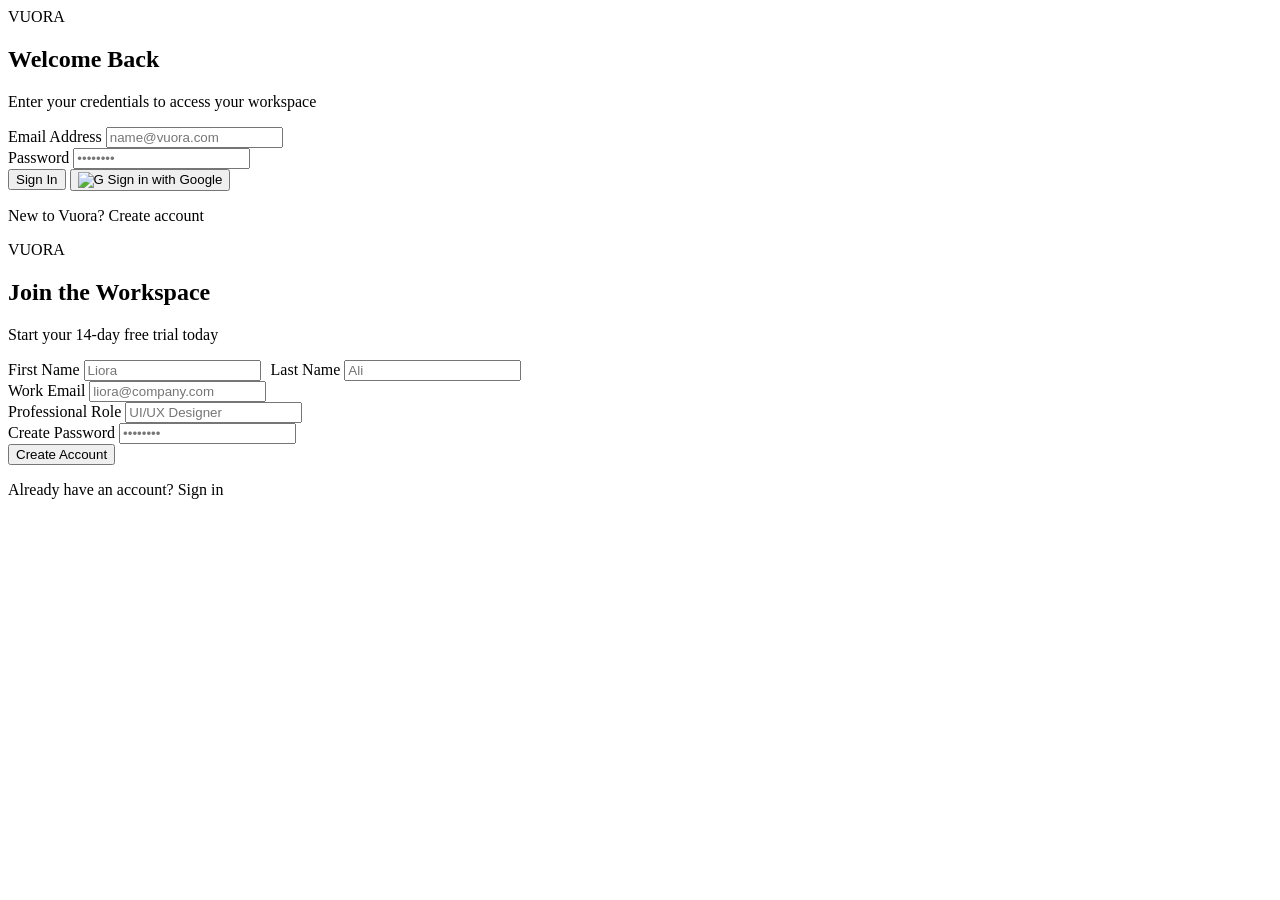
==== index.html @ a20e9c4c "Rename Vuora_login.html to index.html" ====
<!DOCTYPE html>
<html lang="en">
<head>
    <meta charset="UTF-8">
    <meta name="viewport" content="width=device-width, initial-scale=1.0">
    <title>Vuora | Authenticate</title>
    <link rel="stylesheet" href="css/Vuora.css">
    <link rel="stylesheet" href="css/Login.css">
    
    <script>
        (function() {
            if (localStorage.getItem('theme') === 'dark') {
                document.documentElement.setAttribute('data-theme', 'dark');
            }
        })();
    </script>
</head>
<body>

    <div class="login-container fade-in" id="authContainer">
        <div id="signInForm">
            <div class="login-card">
                <div class="logo">VUORA</div>
                <h2>Welcome Back</h2>
                <p class="subtitle">Enter your credentials to access your workspace</p>

                <div class="input-group">
                    <label>Email Address</label>
                    <input type="email" id="loginEmail" placeholder="name@vuora.com">
                </div>
                <div class="input-group">
                    <label>Password</label>
                    <input type="password" id="loginPass" placeholder="••••••••">
                </div>

                <button class="primary-btn" onclick="goToDashboard()">Sign In</button>

                <button class="google-btn">
                    <img src="https://www.gstatic.com/images/branding/product/1x/gsa_512dp.png" width="16" alt="G">
                    Sign in with Google
                </button>
            </div>
            <p class="footer-text">New to Vuora? <span onclick="toggleAuth(true)">Create account</span></p>
        </div>

        <div id="signUpForm" class="hidden">
            <div class="login-card">
                <div class="logo">VUORA</div>
                <h2>Join the Workspace</h2>
                <p class="subtitle">Start your 14-day free trial today</p>

                <div style="display: flex; gap: 10px;">
                    <div class="input-group">
                        <label>First Name</label>
                        <input type="text" placeholder="Liora">
                    </div>
                    <div class="input-group">
                        <label>Last Name</label>
                        <input type="text" placeholder="Ali">
                    </div>
                </div>
                <div class="input-group">
                    <label>Work Email</label>
                    <input type="email" placeholder="liora@company.com">
                </div>
                <div class="input-group">
                    <label>Professional Role</label>
                    <input type="text" placeholder="UI/UX Designer">
                </div>
                <div class="input-group">
                    <label>Create Password</label>
                    <input type="password" placeholder="••••••••">
                </div>

                <button class="primary-btn" onclick="goToDashboard()">Create Account</button>
            </div>
            <p class="footer-text">Already have an account? <span onclick="toggleAuth(false)">Sign in</span></p>
        </div>
    </div>

    <script>
        function toggleAuth(isSignUp) {
            const container = document.getElementById('authContainer');
            const signIn = document.getElementById('signInForm');
            const signUp = document.getElementById('signUpForm');
            container.style.opacity = '0';
            setTimeout(() => {
                if (isSignUp) {
                    signIn.classList.add('hidden');
                    signUp.classList.remove('hidden');
                } else {
                    signUp.classList.add('hidden');
                    signIn.classList.remove('hidden');
                }
                container.style.opacity = '1';
            }, 300);
        }

        function goToDashboard() {
            window.location.href = "Vuora_Dashboard.html";
        }
    </script>
</body>
</html>
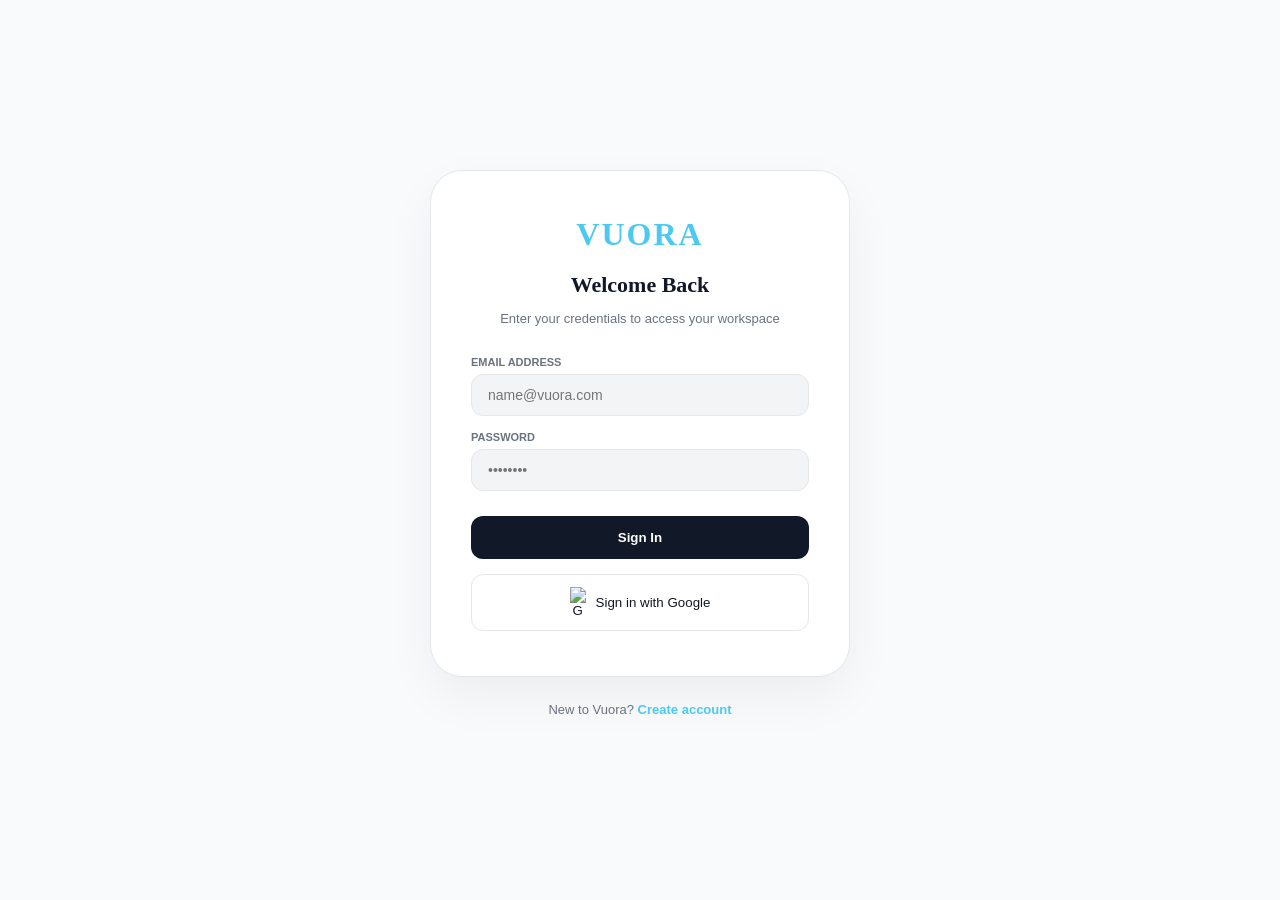
==== commit 5e53ef4a: "Fix HTML encoding issues in index.html" ====
--- a/index.html
+++ b/index.html
@@ -5,7 +5,7 @@
     <meta name="viewport" content="width=device-width, initial-scale=1.0">
     <title>Vuora | Authenticate</title>
     <link rel="stylesheet" href="css/Vuora.css">
-    <link rel="stylesheet" href="css/Login.css">
+    <link rel="stylesheet" href="Login.css">
     
     <script>
         (function() {
--- a/Login.css
+++ b/Login.css
@@ -0,0 +1,137 @@
+/* --- Login Page Styles (Strictly Original) --- */
+
+:root {
+    --bg-color: #F9FAFB; 
+    --card-bg: #FFFFFF; 
+    --text-main: #111827;
+    --text-sub: #6B7280; 
+    --accent: #4cc9f0; 
+    --input-bg: #F3F4F6; 
+    --border: #E5E7EB;
+}
+
+[data-theme="dark"] {
+    --bg-color: #0b0f19; 
+    --card-bg: #111827; 
+    --text-main: #F9FAFB;
+    --text-sub: #9CA3AF; 
+    --input-bg: #1f2937; 
+    --border: #374151;
+}
+
+body {
+    margin: 0; 
+    font-family: 'Inter', sans-serif; 
+    background-color: var(--bg-color) !important; /* ضمان اللون الأصلي */
+    display: flex; 
+    align-items: center; 
+    justify-content: center;
+    height: 100vh; 
+    color: var(--text-main); 
+    transition: 0.3s; 
+    overflow: hidden;
+}
+
+.login-container { width: 100%; max-width: 420px; padding: 20px; transition: 0.5s ease; }
+
+/* تأثير التلاشي عند التبديل */
+.fade-in { animation: fadeIn 0.5s forwards; }
+@keyframes fadeIn { 
+    from { opacity: 0; transform: translateY(10px); } 
+    to { opacity: 1; transform: translateY(0); } 
+}
+
+.login-card {
+    background: var(--card-bg); 
+    padding: 45px 40px; 
+    border-radius: 32px;
+    border: 1px solid var(--border); 
+    box-shadow: 0 20px 50px rgba(0,0,0,0.05);
+    text-align: center;
+}
+
+.logo { 
+    font-family: 'Playfair Display', serif; 
+    font-size: 32px; 
+    font-weight: 700; 
+    color: var(--accent); 
+    margin-bottom: 10px; 
+    letter-spacing: 2px; 
+}
+
+h2 { font-family: 'Playfair Display', serif; font-size: 22px; margin-bottom: 8px; }
+.subtitle { font-size: 13px; color: var(--text-sub); margin-bottom: 30px; }
+
+.input-group { text-align: left; margin-bottom: 15px; }
+.input-group label { 
+    display: block; 
+    font-size: 11px; 
+    font-weight: 600; 
+    margin-bottom: 6px; 
+    color: var(--text-sub); 
+    text-transform: uppercase; 
+}
+
+.input-group input {
+    width: 100%; 
+    padding: 12px 16px; 
+    border-radius: 12px; 
+    border: 1px solid var(--border);
+    background: var(--input-bg); 
+    color: var(--text-main); 
+    font-size: 14px; 
+    outline: none; 
+    box-sizing: border-box; 
+    transition: 0.3s;
+}
+
+/* لون النص عند التركيز لضمان الوضوح */
+.input-group input:focus { 
+    border-color: var(--accent); 
+    box-shadow: 0 0 0 4px rgba(76, 201, 240, 0.1); 
+    background: var(--card-bg);
+}
+
+/* زر Sign In - لون غامق وواضح */
+.primary-btn {
+    width: 100%; 
+    padding: 14px; 
+    background: #111827; /* اللون الأسود الأصلي */
+    color: #FFFFFF; 
+    border: none; 
+    border-radius: 12px; 
+    font-weight: 600; 
+    cursor: pointer; 
+    margin-top: 10px; 
+    transition: 0.3s;
+}
+
+[data-theme="dark"] .primary-btn {
+    background: #F9FAFB;
+    color: #111827;
+}
+
+.primary-btn:hover { transform: translateY(-2px); box-shadow: 0 5px 15px rgba(0,0,0,0.1); }
+
+/* زر جوجل */
+.google-btn {
+    width: 100%; 
+    padding: 12px; 
+    background: transparent; 
+    color: var(--text-main);
+    border: 1px solid var(--border); 
+    border-radius: 12px; 
+    font-weight: 500;
+    margin-top: 15px; 
+    cursor: pointer; 
+    display: flex; 
+    align-items: center; 
+    justify-content: center; 
+    gap: 10px; 
+    transition: 0.3s;
+}
+
+.footer-text { margin-top: 25px; font-size: 13px; color: var(--text-sub); text-align: center; }
+.footer-text span { color: var(--accent); cursor: pointer; font-weight: 600; }
+
+.hidden { display: none; }
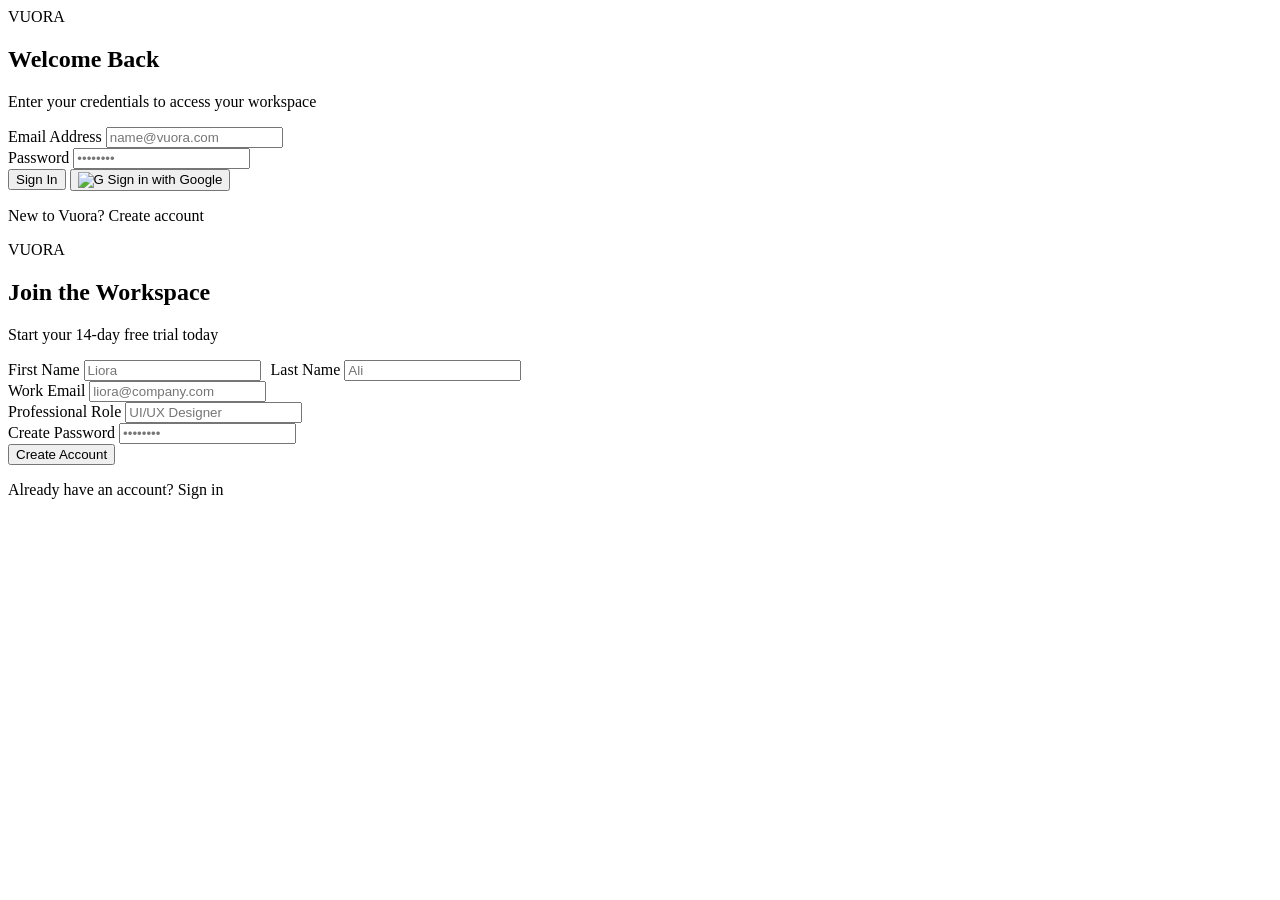
==== commit ee91ccc0: "Fix stylesheet link for Login.css Updated the file to correct the stylesheet link for Login.css." ====
--- a/index.html
+++ b/index.html
@@ -5,7 +5,7 @@
     <meta name="viewport" content="width=device-width, initial-scale=1.0">
     <title>Vuora | Authenticate</title>
     <link rel="stylesheet" href="css/Vuora.css">
-    <link rel="stylesheet" href="Login.css">
+    <link rel="stylesheet" href="css/Login.css">
     
     <script>
         (function() {
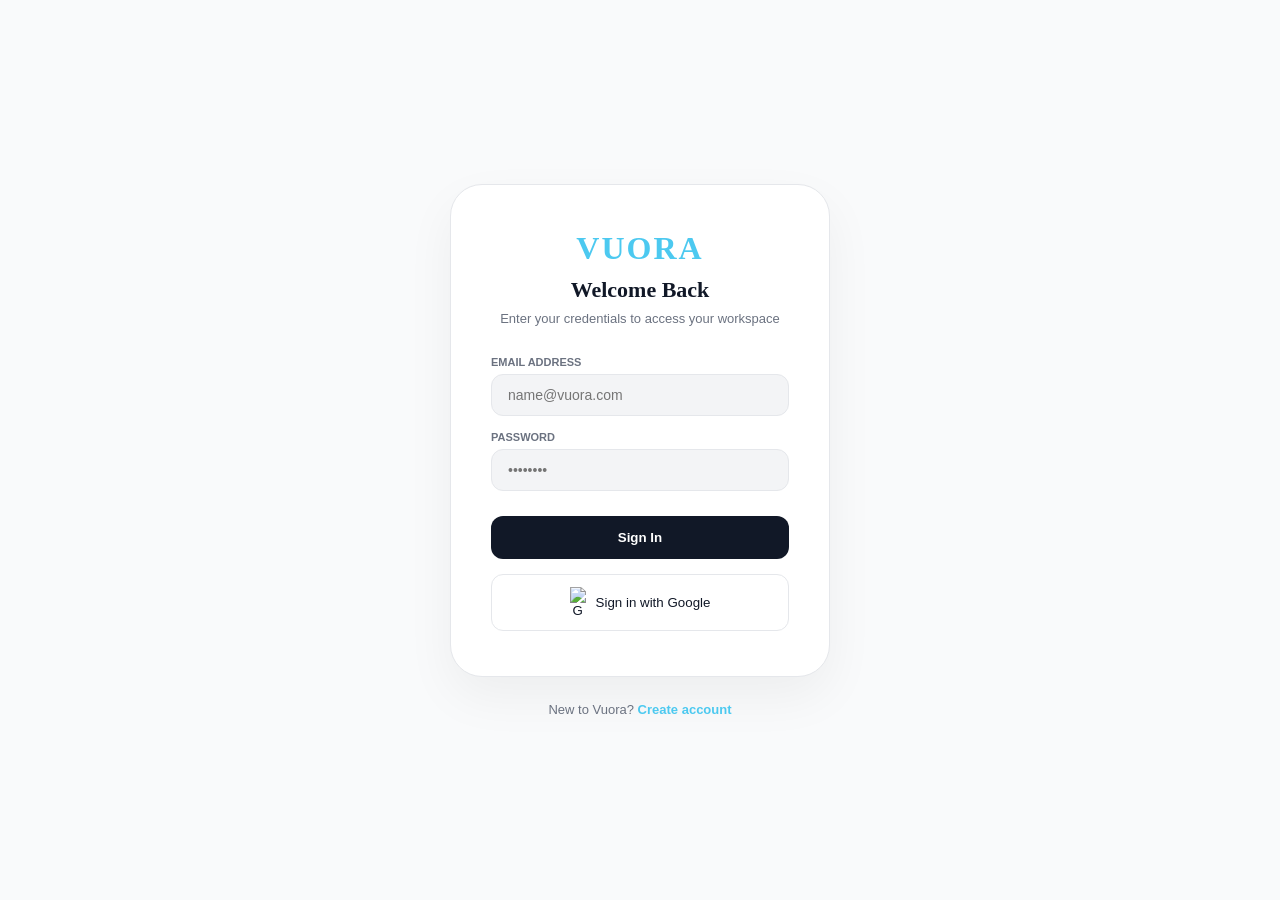
==== commit fee7b94e: "Fix HTML encoding issues in index.html" ====
--- a/index.html
+++ b/index.html
@@ -4,8 +4,8 @@
     <meta charset="UTF-8">
     <meta name="viewport" content="width=device-width, initial-scale=1.0">
     <title>Vuora | Authenticate</title>
-    <link rel="stylesheet" href="css/Vuora.css">
-    <link rel="stylesheet" href="css/Login.css">
+    <link rel="stylesheet" href="Vuora.css">
+    <link rel="stylesheet" href="Login.css">
     
     <script>
         (function() {
--- a/Vuora.css
+++ b/Vuora.css
@@ -0,0 +1,116 @@
+/* Project: Vuora Dashboard (Global Styles)
+    Author: Leora
+*/
+
+/* 1. Design System Variables */
+:root {
+    --bg-main: #F9FAFB;
+    --sidebar-color: #FFFFFF;
+    --accent: #4cc9f0;
+    --text-dark: #111827;
+    --text-light: #6B7280;
+    --card-border: #E5E7EB;
+    --card-bg: #FFFFFF;
+    --danger: #EF4444;
+    --success: #10B981;
+    --input-bg: #FAFAFA;
+    --btn-secondary: #f3f4f6;
+    --save-btn-bg: #111827;
+    --save-btn-text: #FFFFFF;
+    --card-border-radius: 24px;
+}
+
+/* 2. Dark Theme Overrides */
+[data-theme="dark"] {
+    --bg-main: #0b0f19;
+    --sidebar-color: #111827;
+    --text-dark: #f9fafb;
+    --text-light: #9ca3af;
+    --card-border: #374151;
+    --card-bg: #1f2937;
+    --input-bg: #111827;
+    --btn-secondary: #374151;
+    --save-btn-bg: #FFFFFF;
+    --save-btn-text: #111827;
+}
+
+/* 3. Base Elements */
+* {
+    margin: 0;
+    padding: 0;
+    box-sizing: border-box;
+}
+
+body { 
+    font-family: 'Inter', sans-serif; 
+    background-color: var(--bg-main); 
+    display: flex; 
+    color: var(--text-dark); 
+    transition: background-color 0.3s ease, color 0.3s ease;
+    min-height: 100vh;
+}
+
+/* 4. Sidebar Navigation */
+.sidebar { 
+    width: 260px; 
+    height: 100vh; 
+    background: var(--sidebar-color); 
+    border-right: 1px solid var(--card-border); 
+    position: fixed; 
+    padding: 40px 20px; 
+    z-index: 100;
+}
+
+.sidebar-logo { 
+    font-family: 'Playfair Display', serif; 
+    font-size: 28px; 
+    color: var(--accent); 
+    margin-bottom: 40px; 
+    padding-left: 20px; 
+    letter-spacing: 1px;
+}
+
+.menu-item { 
+    display: block; 
+    padding: 15px 20px; 
+    color: var(--text-light); 
+    text-decoration: none; 
+    border-radius: 12px; 
+    margin-bottom: 10px; 
+    transition: all 0.3s ease; 
+    font-weight: 500;
+}
+
+.menu-item:hover, .menu-item.active {
+    background: rgba(76, 201, 240, 0.1);
+    color: var(--accent);
+}
+
+/* 5. Main Content Area */
+.main-content {
+    flex: 1;
+    margin-left: 260px;
+    padding: 40px;
+    min-height: 100vh;
+}
+
+/* 6. Helper Classes (للتنظيف ومنع التكرار) */
+.text-success { color: var(--success); }
+.text-danger { color: var(--danger); }
+.text-muted { color: var(--text-light); }
+
+.save-btn {
+    background-color: var(--save-btn-bg);
+    color: var(--save-btn-text);
+    padding: 12px 24px;
+    border: none;
+    border-radius: 10px;
+    cursor: pointer;
+    font-weight: 600;
+    transition: all 0.3s ease;
+}
+
+.save-btn:hover {
+    opacity: 0.9;
+    transform: translateY(-2px);
+}
--- a/Login.css
+++ b/Login.css
@@ -0,0 +1,137 @@
+/* --- Login Page Styles (Strictly Original) --- */
+
+:root {
+    --bg-color: #F9FAFB; 
+    --card-bg: #FFFFFF; 
+    --text-main: #111827;
+    --text-sub: #6B7280; 
+    --accent: #4cc9f0; 
+    --input-bg: #F3F4F6; 
+    --border: #E5E7EB;
+}
+
+[data-theme="dark"] {
+    --bg-color: #0b0f19; 
+    --card-bg: #111827; 
+    --text-main: #F9FAFB;
+    --text-sub: #9CA3AF; 
+    --input-bg: #1f2937; 
+    --border: #374151;
+}
+
+body {
+    margin: 0; 
+    font-family: 'Inter', sans-serif; 
+    background-color: var(--bg-color) !important; /* ضمان اللون الأصلي */
+    display: flex; 
+    align-items: center; 
+    justify-content: center;
+    height: 100vh; 
+    color: var(--text-main); 
+    transition: 0.3s; 
+    overflow: hidden;
+}
+
+.login-container { width: 100%; max-width: 420px; padding: 20px; transition: 0.5s ease; }
+
+/* تأثير التلاشي عند التبديل */
+.fade-in { animation: fadeIn 0.5s forwards; }
+@keyframes fadeIn { 
+    from { opacity: 0; transform: translateY(10px); } 
+    to { opacity: 1; transform: translateY(0); } 
+}
+
+.login-card {
+    background: var(--card-bg); 
+    padding: 45px 40px; 
+    border-radius: 32px;
+    border: 1px solid var(--border); 
+    box-shadow: 0 20px 50px rgba(0,0,0,0.05);
+    text-align: center;
+}
+
+.logo { 
+    font-family: 'Playfair Display', serif; 
+    font-size: 32px; 
+    font-weight: 700; 
+    color: var(--accent); 
+    margin-bottom: 10px; 
+    letter-spacing: 2px; 
+}
+
+h2 { font-family: 'Playfair Display', serif; font-size: 22px; margin-bottom: 8px; }
+.subtitle { font-size: 13px; color: var(--text-sub); margin-bottom: 30px; }
+
+.input-group { text-align: left; margin-bottom: 15px; }
+.input-group label { 
+    display: block; 
+    font-size: 11px; 
+    font-weight: 600; 
+    margin-bottom: 6px; 
+    color: var(--text-sub); 
+    text-transform: uppercase; 
+}
+
+.input-group input {
+    width: 100%; 
+    padding: 12px 16px; 
+    border-radius: 12px; 
+    border: 1px solid var(--border);
+    background: var(--input-bg); 
+    color: var(--text-main); 
+    font-size: 14px; 
+    outline: none; 
+    box-sizing: border-box; 
+    transition: 0.3s;
+}
+
+/* لون النص عند التركيز لضمان الوضوح */
+.input-group input:focus { 
+    border-color: var(--accent); 
+    box-shadow: 0 0 0 4px rgba(76, 201, 240, 0.1); 
+    background: var(--card-bg);
+}
+
+/* زر Sign In - لون غامق وواضح */
+.primary-btn {
+    width: 100%; 
+    padding: 14px; 
+    background: #111827; /* اللون الأسود الأصلي */
+    color: #FFFFFF; 
+    border: none; 
+    border-radius: 12px; 
+    font-weight: 600; 
+    cursor: pointer; 
+    margin-top: 10px; 
+    transition: 0.3s;
+}
+
+[data-theme="dark"] .primary-btn {
+    background: #F9FAFB;
+    color: #111827;
+}
+
+.primary-btn:hover { transform: translateY(-2px); box-shadow: 0 5px 15px rgba(0,0,0,0.1); }
+
+/* زر جوجل */
+.google-btn {
+    width: 100%; 
+    padding: 12px; 
+    background: transparent; 
+    color: var(--text-main);
+    border: 1px solid var(--border); 
+    border-radius: 12px; 
+    font-weight: 500;
+    margin-top: 15px; 
+    cursor: pointer; 
+    display: flex; 
+    align-items: center; 
+    justify-content: center; 
+    gap: 10px; 
+    transition: 0.3s;
+}
+
+.footer-text { margin-top: 25px; font-size: 13px; color: var(--text-sub); text-align: center; }
+.footer-text span { color: var(--accent); cursor: pointer; font-weight: 600; }
+
+.hidden { display: none; }
